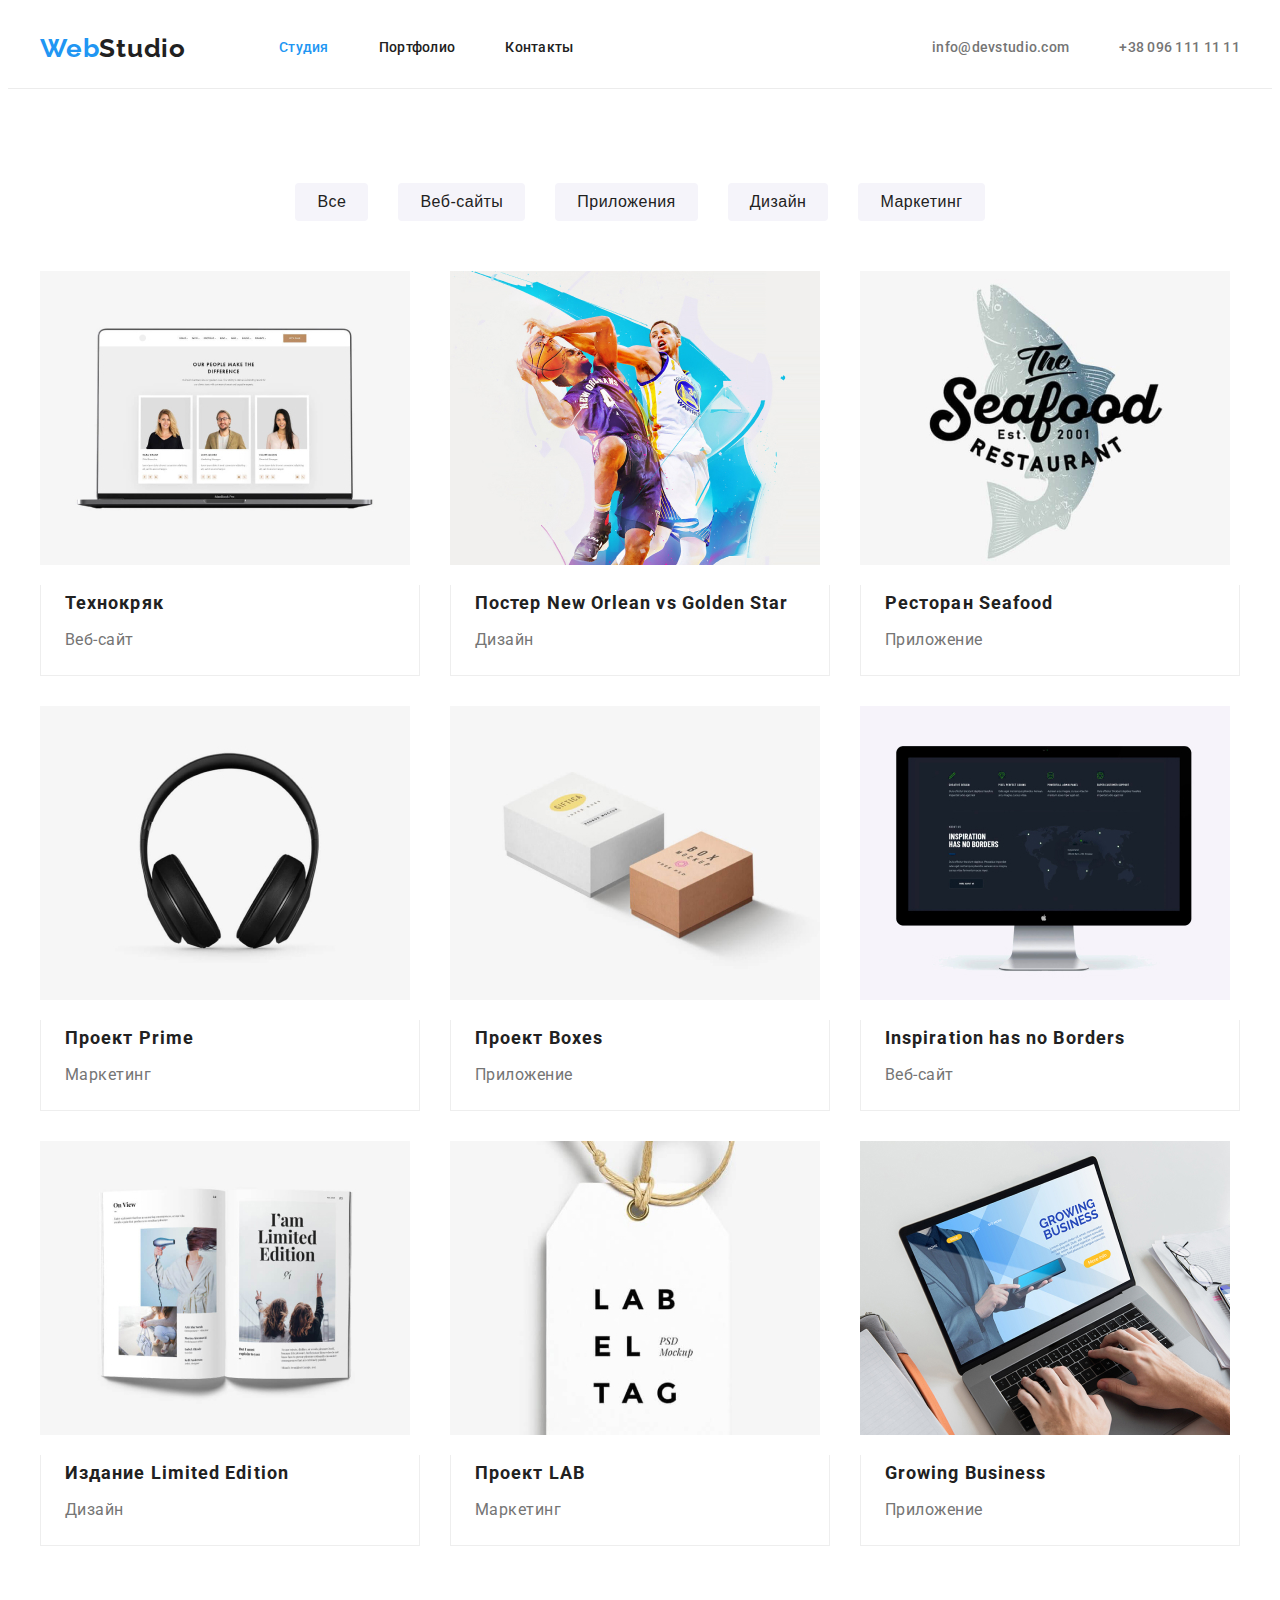
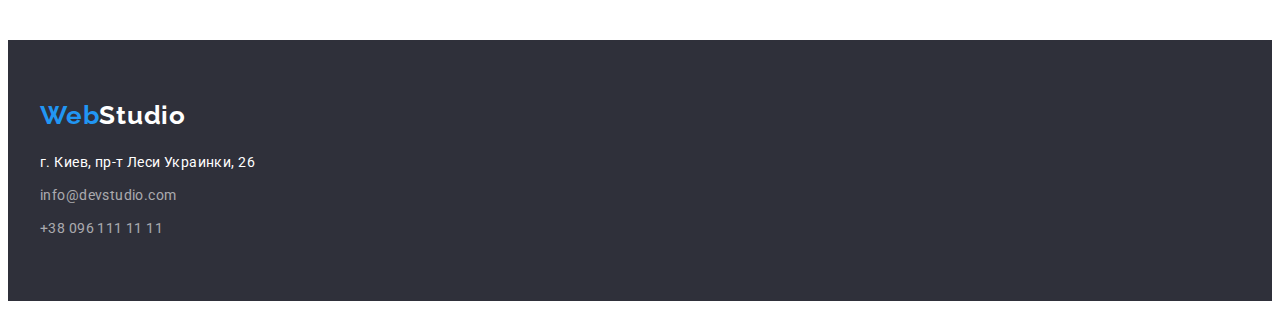
==== portfolio.html @ 496b8d77 "Завершил ДЗ №3 210522" ====
<!DOCTYPE html>
<html lang="ru">
    <head>
        <meta charset="UTF-8">
        <meta http-equiv="X-UA-Compatible" content="IE=edge">
        <meta name="viewport" content="width=device-width, initial-scale=1.0">
        <title>Веб-студия</title>
        <link rel="preconnect" href="https://fonts.googleapis.com">
        <link rel="preconnect" href="https://fonts.gstatic.com" crossorigin>
        <link href="https://fonts.googleapis.com/css2?family=Raleway:wght@700&family=Roboto:wght@400;500;700;900&display=swap" rel="stylesheet">
        <link rel="stylesheet" href="https://cdnjs.cloudflare.com/ajax/libs/modern-normalize/1.1.0/modern-normalize.min.css" integrity="sha512-wpPYUAdjBVSE4KJnH1VR1HeZfpl1ub8YT/NKx4PuQ5NmX2tKuGu6U/JRp5y+Y8XG2tV+wKQpNHVUX03MfMFn9Q==" crossorigin="anonymous" referrerpolicy="no-referrer" />
        <link rel="stylesheet" href="./css/styles.css">
    </head>
<body>
    <!--HEADER-->
    <header class="main-header">
        <div class="container header-container">
            <nav class="navigation">
                <a class="logo link" href="./index.html">Web<span class="logo-web">Studio</span></a>
                <ul class="menu list">
                    <li class="menu-item">
                        <a class="menu-link link current" href="./index.html">Студия</a>
                    </li>
                    <li class="menu-item">
                        <a class="menu-link link" href="./portfolio.html">Портфолио</a>
                    </li>
                    <li class="menu-item">
                        <a class="menu-link link" href="">Контакты</a>
                    </li>
                </ul>
            </nav>
            <ul class="contacts list">
                <li class="contact-item"><a class="contact-link link" href="mailto:info@devstudio.com">info@devstudio.com</a></li>
                <li class="contact-item"><a class="contact-link link" href="tel:+380961111111">+38 096 111 11 11</a></li>
            </ul>
        </div> 
    </header>
    <!--PORTFOLIO PAGE-->    
    <section class="porfolio section">
        <div class="container">
            <ul class="filter-list">
                <li class="filter-item list"><button class="filter-type-btn" type="button">Все</button></li>
                <li class="filter-item list"><button class="filter-type-btn" type="button">Веб-сайты</button></li>
                <li class="filter-item list"><button class="filter-type-btn" type="button">Приложения</button></li>
                <li class="filter-item list"><button class="filter-type-btn" type="button">Дизайн</button></li>
                <li class="filter-item list"><button class="filter-type-btn" type="button">Маркетинг</button></li>
            </ul>
            <ul class="projects-list list">
                <li class="project-item">
                    <a class="project-link link" href="">
                        <img 
                        class="project-img" 
                        src="./images/portfolio/portfolio-img-1.jpg" 
                        alt="Веб-сайт Технокряк на экране ноутбука"
                        width="370"
                        height="294">
                        <div class="project-container">
                            <h3 class="project-header">Технокряк</h3>
                            <p class="project-type">Веб-сайт</p>
                        </div>
                    </a>
                </li>
                <li class="project-item">
                    <a class="project-link link" href="">
                        <img 
                        class="project-img" 
                        src="./images/portfolio/portfolio-img-2.jpg" 
                        alt="Дизайн постера New Orlean vs Golden Star" 
                        width="370"
                        height="294">
                        <div class="project-container">
                            <h3 class="project-header">Постер New Orlean vs Golden Star</h3>
                            <p class="project-type">Дизайн</p>
                        </div>
                    </a>
                </li>
                <li class="project-item">
                    <a class="project-link link" href="">
                        <img 
                        class="project-img" 
                        src="./images/portfolio/portfolio-img-3.jpg" 
                        alt="Логотип ресторана Seafood"
                        width="370"
                        height="294">
                        <div class="project-container">
                            <h3 class="project-header">Ресторан Seafood</h3>
                            <p class="project-type">Приложение</p>
                        </div>
                        </a>
                </li>
                <li class="project-item">
                        <img 
                        class="project-img" 
                        src="./images/portfolio/portfolio-img-4.jpg" 
                        alt="Наушники проект Prime"
                        width="370"
                        height="294">
                        <div class="project-container">
                            <h3 class="project-header">Проект Prime</h3>
                            <p class="project-type">Маркетинг</p>
                        </div>
                        </a>
                </li>
                <li class="project-item">
                    <a class="project-link link" href="">
                        <img 
                        class="project-img" 
                        src="./images/portfolio/portfolio-img-5.jpg" 
                        alt="Коробки проект Boxes"
                        width="370"
                        height="294">
                        <div class="project-container">
                            <h3 class="project-header">Проект Boxes</h3>
                            <p class="project-type">Приложение</p>
                        </div>
                        </a>
                </li>
                <li class="project-item">
                    <a class="project-link link" href="">
                        <img 
                        class="project-img" 
                        src="./images/portfolio/portfolio-img-6.jpg" 
                        alt="Веб-сайт Inspiration has no Borders на экране монитора"
                        width="370"
                        height="294">
                        <div class="project-container">
                            <h3 class="project-header">Inspiration has no Borders</h3>
                            <p class="project-type">Веб-сайт</p>
                        </div>
                        </a>
                </li>
                <li class="project-item">
                    <a class="project-link link" href="">
                        <img 
                        class="project-img" 
                        src="./images/portfolio/portfolio-img-7.jpg" 
                        alt="Дизайн журнала издание Limited Edition"
                        width="370"
                        height="294">
                        <div class="project-container">
                            <h3 class="project-header">Издание Limited Edition</h3>
                            <p class="project-type">Дизайн</p>
                        </div>
                        </a>
                </li>
                <li class="project-item">
                    <a class="project-link link" href="">
                        <img 
                        class="project-img" 
                        src="./images/portfolio/portfolio-img-8.jpg" 
                        alt="Логотип на бирке проект LAB"
                        width="370"
                        height="294">
                        <div class="project-container">
                            <h3 class="project-header">Проект LAB</h3>
                            <p class="project-type">Маркетинг</p>
                        </div>
                        </a>
                </li>
                <li class="project-item">
                    <a class="project-link link" href="">
                        <img 
                        class="project-img" 
                        src="./images/portfolio/portfolio-img-9.jpg" 
                        alt="Макет приложения Growing Business на ноутбуке"
                        width="370"
                        height="294">
                        <div class="project-container">
                            <h3 class="project-header">Growing Business</h3>
                            <p class="project-type">Приложение</p>
                        </div>
                        </a>
                </li>
            </ul>
        </div>
    </section>
    <!--FOOTER-->
    <footer class="footer">
        <div class="container">
            <a class="logo link" href="./index.html">Web<span class="logo-footer">Studio</span></a>
            <address class="contacts">
                <ul class="footer-contacts-list list">
                    <li class="footer-item">
                        <a class="footer-address-link link"
                        href="" 
                        target="_blank" 
                        rel="noopener noreferrer">
                        г. Киев, пр-т Леси Украинки, 26</a>
                    </li>
                    <li class="footer-item">
                        <a class="footer-contact-link link" href="mailto:info@devstudio.com">info@devstudio.com</a>
                    </li>
                    <li class="footer-item">
                        <a class="footer-contact-link link" href="tel:+380961111111">+38 096 111 11 11</a>
                    </li>
                </ul>
            </address>
        </div>
    </footer>
</body>
</html>
---- css/styles.css ----
:root {
    --accent-color: #212121;
    --brand-color: #2196F3;
    --text-color: #757575;
}

h1,
h2,
h3,
h4,
h5,
h6,
p {
    margin-top: 0;
    margin-bottom: 0;
}

ul,
ol {
    margin-top: 0;
    margin-bottom: 0;
    padding-left: 0;
}

img {
    display: block;
}

.link {
    text-decoration: none;
}

.list {
    list-style: none;
}

body {
    font-family: 'Roboto', sans-serif;
    color: var(--accent-color);
}

.container {
    width: 1200px;
    padding-left: 15px;
    padding-right: 15px;
    margin-left: auto;
    margin-right: auto;
}

.section {
    padding-top: 94px;
    padding-bottom: 94px;
}

/*=========COMPONENTS=========*/
.logo {
    font-family: 'Raleway', sans-serif;
    font-weight: 700;
    font-size: 26px;
    line-height: 1.19;
    letter-spacing: 0.03em;
    color: var(--brand-color);
}

.logo-web {
    color: var(--accent-color);
}

.block-header {
    margin-bottom: 50px;

    font-weight: 700;
    font-size: 36px;
    line-height: 1.17;
    text-align: center;
    letter-spacing: 0.03em;
}

/*=========HEADER=========*/
.header-container {
    display: flex;
    align-items: center;
    justify-content: space-between;
}

.main-header {
    border-bottom: 1px solid #ECECEC;
}

.navigation {
    display: flex;
    align-items: center;
}

.menu {
    display: flex;
    margin-left: 93px;
}

.menu-item:not(:last-child) {
    margin-right: 50px;
}

.contacts {
    display: flex;
}

.contact-item:not(:last-child) {
    margin-right: 50px;
}

.menu-link {
    display: block;
    padding-top: 32px;
    padding-bottom: 32px;

    font-weight: 500;
    font-size: 14px;
    line-height: 1.14;
    letter-spacing: 0.02em;
    color: var(--accent-color)
}

.menu-link:hover,
.menu-link:focus {
    color: var(--brand-color);
}

.menu .link.current {
    color: var(--brand-color);
}

.contact-link {
    font-weight: 500;
    font-size: 14px;
    line-height: 1.14;
    letter-spacing: 0.02em;
    color: var(--text-color)
}

.contact-link:hover, 
.contact-link:focus {
    color: var(--brand-color);
}

/*=========HERO=========*/
.hero {
    padding-top: 200px;
    padding-bottom: 200px;
    background: #2F303A;
}

.hero-header {
    width: 696px;
    height: 120px;
    margin-left: auto;
    margin-right: auto;

    font-weight: 900;
    font-size: 44px;
    line-height: 1.36;
    text-align: center;
    letter-spacing: 0.06em;
    text-transform: uppercase;
    color: #FFFFFF;
    margin-bottom: 30px;
}

.modal-btn {
    display: block;
    min-width: 200px;
    height: 50px;
    margin-left: auto;
    margin-right: auto;
    border: 0;
    border-radius: 4px;

    font-weight: 700;
    font-size: 16px;
    line-height: 1.88;
    letter-spacing: 0.06em;
    cursor: pointer;
    color: #FFFFFF;
    background-color: var(--brand-color);
}

.modal-btn:hover,
.modal-btn:focus {
    background-color: #188CE8;
}

/*=========ADVANTAGE=========*/
.advantage {
    margin-top: 94px;
}

.advantage-list {
    display: flex;
}

.advantage-list-item {
    width: 270px;
    min-height: 101px;
}

.advantage-list-item:not(:nth-child(4n)) {
    margin-right: 30px;
}

.advantage-header {
    margin-bottom: 10px;
    
    font-weight: 700;
    font-size: 14px;
    line-height: 1.14;
    letter-spacing: 0.03em;
    text-transform: uppercase;
}

.advantage-text {
    font-size: 14px;
    line-height: 1.71;
    letter-spacing: 0.03em;
    color: var(--text-color);
}

/*=========SERVICES=========*/
.services-list {
    display: flex;
    flex-wrap: wrap;
}

.service-item:not(:nth-child(3n)) {
    margin-right: 30px;
}

/*=========OUR TEAM=========*/
.team-list {
    display: flex;
    flex-wrap: wrap;
}

.team-item {
    box-shadow: 0px 1px 3px rgba(0, 0, 0, 0.12), 0px 1px 1px rgba(0, 0, 0, 0.14), 0px 2px 1px rgba(0, 0, 0, 0.2);
    border-radius: 0px 0px 4px 4px;
}

.team-item:not(:nth-child(4n)) {
    margin-right: 30px;
}

.our-team {
    background: #F5F4FA;
}

.photo {
    margin-bottom: 30px;
}

.name-team {
    margin-bottom: 10px;

    font-weight: 500;
    font-size: 16px;
    line-height: 1.19;
    text-align: center;
    letter-spacing: 0.03em;
}

.profession-team {
    margin-bottom: 30px;
    
    font-size: 16px;
    line-height: 1.19;
    text-align: center;
    letter-spacing: 0.03em;
    color: var(--text-color);
}

/*=========FOOTER=========*/
.footer {
    background: #2F303A;
    padding-top: 60px;
    padding-bottom: 60px;
}

.logo-footer {
    color: #fff;
}

.contacts {
    font-family: 'Roboto', sans-serif;
    font-style: normal;
    font-weight: 400;
    font-size: 14px;
    line-height: 1.71;
    letter-spacing: 0.03em;
}

.footer-contacts-list {
    margin-top: 20px;
}

.footer-item:not(:last-child) {
    margin-bottom: 9px;
}

.footer-address-link {
    color: #FFFFFF;
}

.footer-contact-link {
    color: rgba(255, 255, 255, 0.6);
}

/*=========PORTFOLIO=========*/
.filter-list {
    display: flex;
    justify-content: center;
    margin-bottom: 50px;
}

.filter-item:not(:last-child) {
    margin-right: 30px;
}

.filter-type-btn {
    padding: 6px 22px;
    border: 0;
    border-radius: 4px;

    font-weight: 500;
    font-size: 16px;
    line-height: 1.62;
    letter-spacing: 0.03em;
    color: var(--accent-color);
    background: #F5F4FA;
}

.filter-type-btn:hover,
.filter-type-btn:focus {
    color: #fff;
    background-color: var(--brand-color);
    cursor: pointer;
    box-shadow: 0px 3px 1px rgba(0, 0, 0, 0.1), 0px 1px 2px rgba(0, 0, 0, 0.08), 0px 2px 2px rgba(0, 0, 0, 0.12);
}

.projects-list {
    display: flex;
    flex-wrap: wrap;
    margin-top: -30px;
    margin-left: -30px;
}

.project-item {
    margin-top: 30px;
    margin-left: 30px;
    flex-basis: calc((100% - 90px) / 3);
}

.project-container {
    border-left: 1px solid #EEEEEE;
    border-right: 1px solid #EEEEEE;
    border-bottom: 1px solid #EEEEEE;
}

.project-header {
    margin: 20px 24px 4px;

    font-weight: 700;
    font-size: 18px;
    line-height: 2;
    letter-spacing: 0.06em;
    color: var(--accent-color);
}

.project-type {
    margin: 0 24px 20px;

    font-size: 16px;
    line-height: 1.88;
    letter-spacing: 0.03em;
    color: var(--text-color);
}
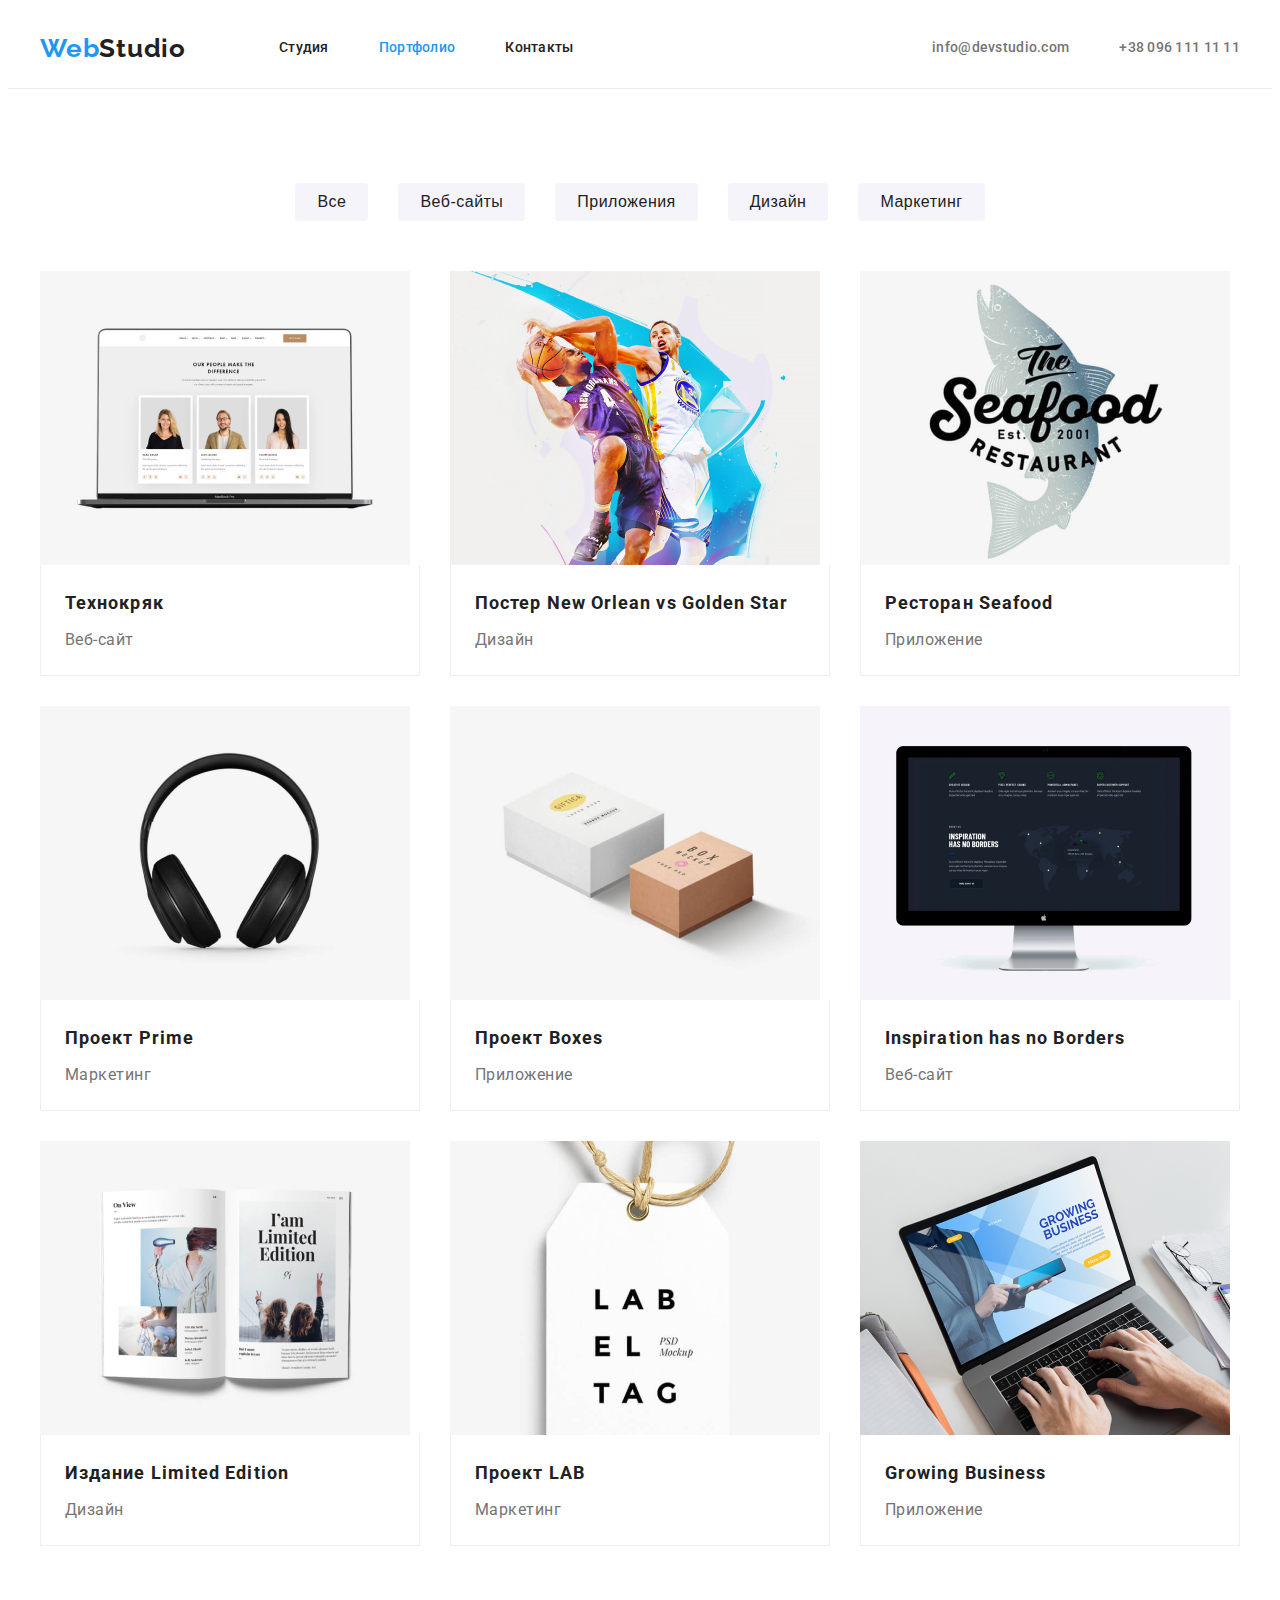
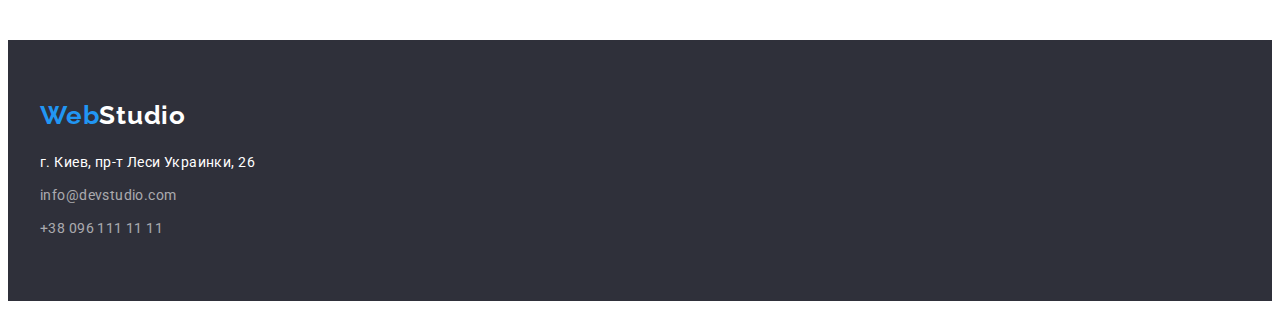
==== commit b8876ec8: "Доработка портфолио в html" ====
--- a/portfolio.html
+++ b/portfolio.html
@@ -19,10 +19,10 @@
                 <a class="logo link" href="./index.html">Web<span class="logo-web">Studio</span></a>
                 <ul class="menu list">
                     <li class="menu-item">
-                        <a class="menu-link link current" href="./index.html">Студия</a>
+                        <a class="menu-link link" href="./index.html">Студия</a>
                     </li>
                     <li class="menu-item">
-                        <a class="menu-link link" href="./portfolio.html">Портфолио</a>
+                        <a class="menu-link link current" href="./portfolio.html">Портфолио</a>
                     </li>
                     <li class="menu-item">
                         <a class="menu-link link" href="">Контакты</a>
--- a/css/styles.css
+++ b/css/styles.css
@@ -359,13 +359,14 @@
 }
 
 .project-container {
+    padding: 20px 24px 20px;
     border-left: 1px solid #EEEEEE;
     border-right: 1px solid #EEEEEE;
     border-bottom: 1px solid #EEEEEE;
 }
 
 .project-header {
-    margin: 20px 24px 4px;
+    margin-bottom: 4px;
 
     font-weight: 700;
     font-size: 18px;
@@ -375,8 +376,6 @@
 }
 
 .project-type {
-    margin: 0 24px 20px;
-
     font-size: 16px;
     line-height: 1.88;
     letter-spacing: 0.03em;
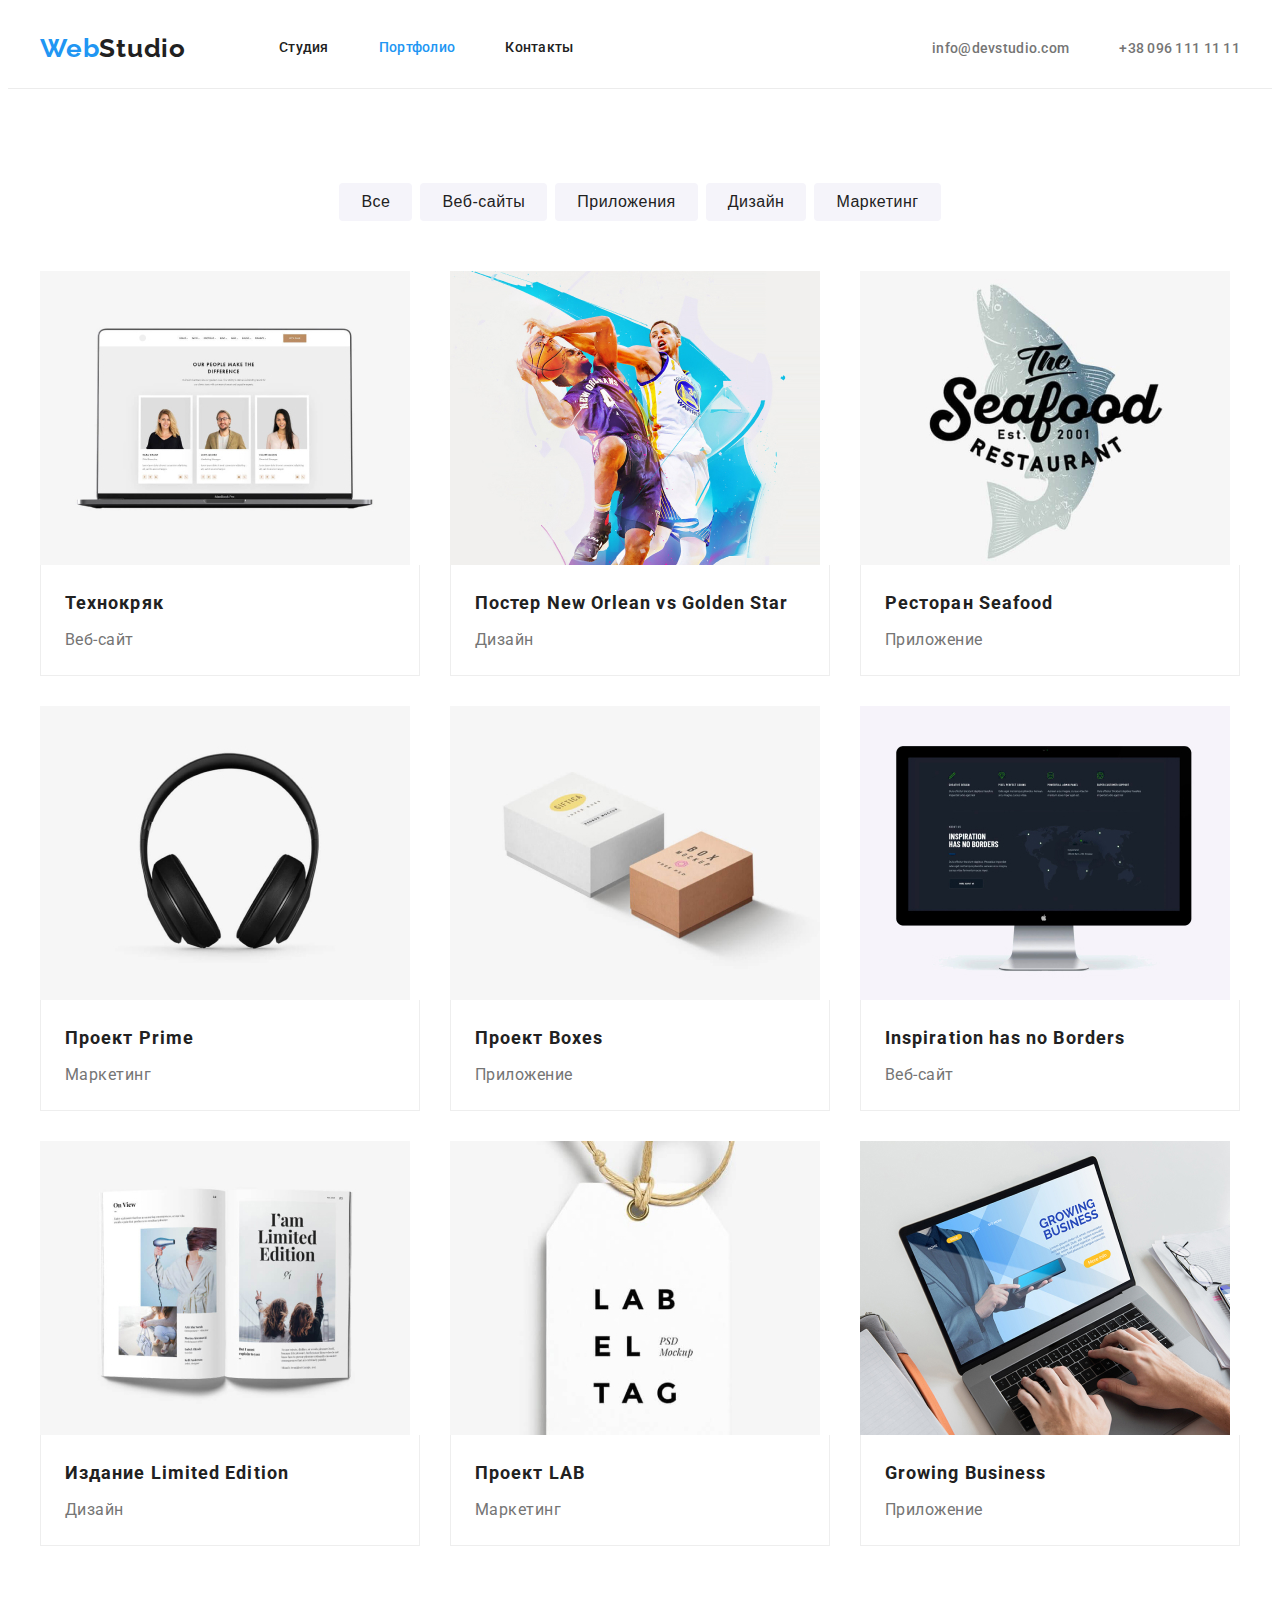
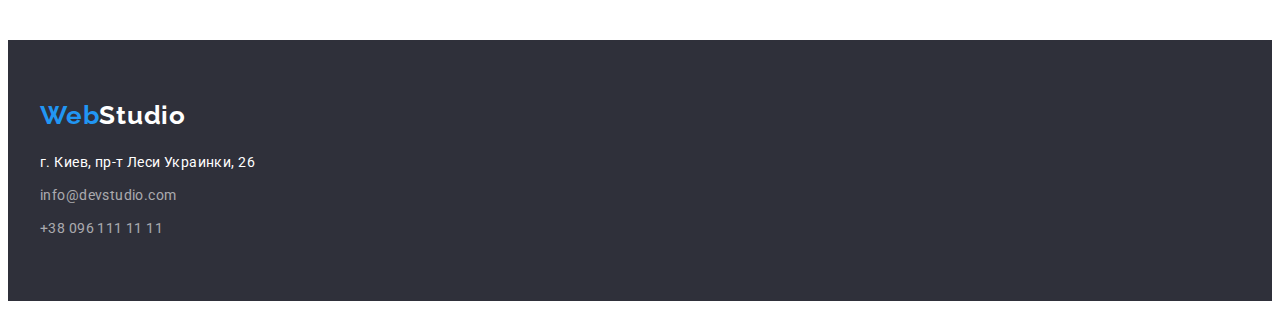
==== commit 508d81e2: "Сделал правки по рекомендациям ментора" ====
--- a/portfolio.html
+++ b/portfolio.html
@@ -29,7 +29,7 @@
                     </li>
                 </ul>
             </nav>
-            <ul class="contacts list">
+            <ul class="contacts-header list">
                 <li class="contact-item"><a class="contact-link link" href="mailto:info@devstudio.com">info@devstudio.com</a></li>
                 <li class="contact-item"><a class="contact-link link" href="tel:+380961111111">+38 096 111 11 11</a></li>
             </ul>
--- a/css/styles.css
+++ b/css/styles.css
@@ -101,10 +101,6 @@
     margin-right: 50px;
 }
 
-.contacts {
-    display: flex;
-}
-
 .contact-item:not(:last-child) {
     margin-right: 50px;
 }
@@ -128,6 +124,10 @@
 
 .menu .link.current {
     color: var(--brand-color);
+}
+
+.contacts-header {
+    display: flex;
 }
 
 .contact-link {
@@ -191,7 +191,7 @@
 
 /*=========ADVANTAGE=========*/
 .advantage {
-    margin-top: 94px;
+    padding-top: 94px;
 }
 
 .advantage-list {
@@ -253,8 +253,8 @@
     background: #F5F4FA;
 }
 
-.photo {
-    margin-bottom: 30px;
+.team-content {
+    padding: 30px 20px;
 }
 
 .name-team {
@@ -268,8 +268,6 @@
 }
 
 .profession-team {
-    margin-bottom: 30px;
-    
     font-size: 16px;
     line-height: 1.19;
     text-align: center;
@@ -289,7 +287,9 @@
 }
 
 .contacts {
-    font-family: 'Roboto', sans-serif;
+    margin-top: 20px;
+
+    display: flex;
     font-style: normal;
     font-weight: 400;
     font-size: 14px;
@@ -297,10 +297,6 @@
     letter-spacing: 0.03em;
 }
 
-.footer-contacts-list {
-    margin-top: 20px;
-}
-
 .footer-item:not(:last-child) {
     margin-bottom: 9px;
 }
@@ -321,7 +317,7 @@
 }
 
 .filter-item:not(:last-child) {
-    margin-right: 30px;
+    margin-right: 8px;
 }
 
 .filter-type-btn {
@@ -359,7 +355,7 @@
 }
 
 .project-container {
-    padding: 20px 24px 20px;
+    padding: 20px 24px;
     border-left: 1px solid #EEEEEE;
     border-right: 1px solid #EEEEEE;
     border-bottom: 1px solid #EEEEEE;
